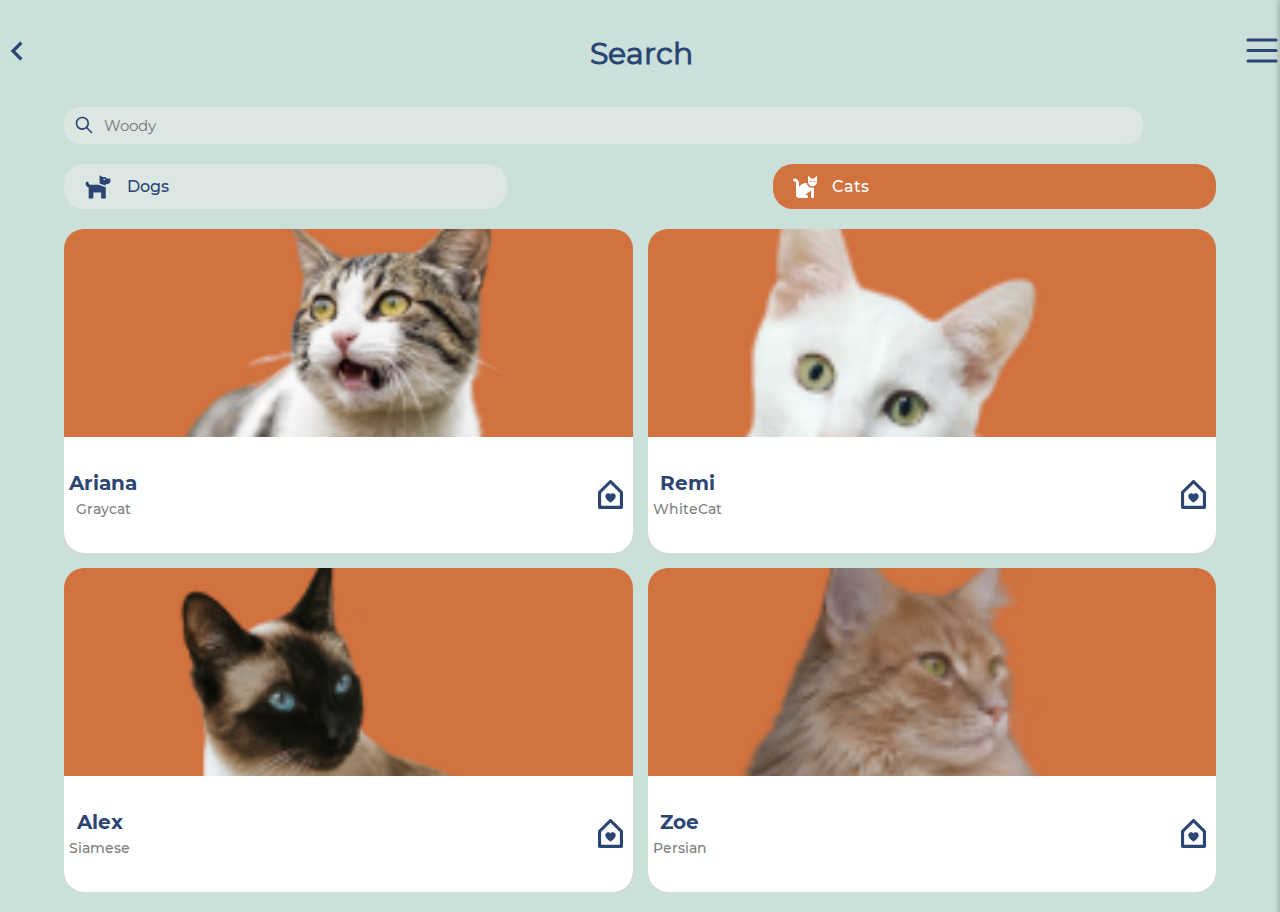
==== pages/search-cats.html @ 3bd7576a "Procurar + MenuToggle" ====
<!DOCTYPE html>
<html lang="pt">

<head>
    <meta charset="UTF-8">
    <meta name="viewport" content="width=device-width, initial-scale=1.0">
    <title>Pet Search</title>
    <link rel="stylesheet" href="search-cats.css">
</head>

<body>
    <header>
        <a class="back-btn" href="index.html"><img src="../assets/icons/chevron-left.svg" alt=""></a>
        <h2>Search</h2>
        <label for="menu-toggle" class="menu-btn">
            <img src="../assets/icons/menu-open.svg" alt="">
        </label>
    </header>

    <!-- Checkbox para controle do menu -->
    <input type="checkbox" id="menu-toggle" class="menu-toggle">

    <!-- Sobreposição escura -->
    <label for="menu-toggle" class="overlay"></label>

    <!-- Menu Sanduíche -->
    <nav class="sidebar-menu">
        <label for="menu-toggle" class="close-btn">×</label>
        <h3>Menu</h3>
        <ul>
            <li><a href="index.html"><img src="../assets/icons/fa-solid_home.svg" alt="Home"> Home</a></li>
            <li><a href="search-dogs.html"><img src="../assets/icons/fa-solid_dog_white.svg" alt="Dogs"> Dogs</a></li>
            <li><a href="search-cats.html"><img src="../assets/icons/fa-solid_cat_white.svg" alt="Cats"> Cats</a></li>
        </ul>
    </nav>

    <div class="search-bar">
        <div class="search-container">
            <img src="../assets/icons/search.svg" alt="Ícone de pesquisa">
            <input type="text" placeholder="Woody">
        </div>
    </div>


    <div class="categorias">
        <a class="dogs" href="search-dogs.html">
            <img src="../assets/icons/fa-solid_dog.svg" alt="Ícone de cachorro" id="dogicon">
            <p>Dogs</p>
        </a>

        <a class="cats" href="search-cats.html">
            <img src="../assets/icons/fa-solid_cat_white.svg" id="gatoicon" alt="Ícone de gato">
            <p>Cats</p>
        </a>
    </div>

    <div class="cards">
        <div class="card">
            <div class="containerimg">
                <img src="../assets/imgcats/ariana.png" alt="Remi">
            </div>
            <div class="card-info">
                <div class="informations">
                    <h3>Ariana</h3>
                    <p>Graycat</p>
                </div>
                <img id="casinha" src="../assets/icons/hearthome.svg" alt="Adotar">
            </div>
        </div>
    
        <div class="card">
            <div class="containerimg">
                <img src="../assets/imgcats/remi.png" alt="Remi">
            </div>
            <div class="card-info">
                <div class="informations">
                    <h3>Remi</h3>
                    <p>WhiteCat</p>
                </div>
                <img id="casinha" src="../assets/icons/hearthome.svg" alt="Adotar">
            </div>
        </div>
    
        <div class="card">
            <div class="containerimg">
                <img src="../assets/imgcats/alex.png" alt="Alex">
            </div>
            <div class="card-info">
                <div class="informations">
                    <h3>Alex</h3>
                    <p>Siamese</p>
                </div>
                <img id="casinha" src="../assets/icons/hearthome.svg" alt="Adotar">
            </div>
        </div>
    
        <div class="card">
            <div class="containerimg">
                <img src="../assets/imgcats/zoe.png" alt="Zoe">
            </div>
            <div class="card-info">
                <div class="informations">
                    <h3>Zoe</h3>
                    <p>Persian</p>
                </div>
                <img id="casinha" src="../assets/icons/hearthome.svg" alt="Adotar">
            </div>
        </div>
    </div>
    

</body>

</html>
---- pages/search-cats.css ----
:root {
    --primary-color: #c8daff;
    --secondary-color: #2c4674;
    --text-color: #FFFFFF;
    --searchbackground1: #cbe0db;
    --searchbackground2: #E8DBD4;
    --searchprimary: #519E8A;
    --searchsecondary: #d1723f;

}

@font-face {
    font-family: 'Montserrat-Bold';
    font-style: normal;
    font-weight: bold;
    src: url(../assets/fonts/Montserrat-Bold.ttf);
}

@font-face {
    font-family: 'Montserrat-Regular';
    font-style: normal;
    src: url(../assets/fonts/Montserrat-Regular.ttf);
}

@font-face {
    font-family: 'Montserrat-Medium';
    font-style: normal;
    src: url(../assets/fonts/Montserrat-Medium.ttf);
}

/* Reset */
body {
    font-family: 'Montserrat-Regular';
    color: var(--secondary-color);
    background: var(--searchbackground1);
    margin: 0;
    padding: 0;
    width: 100vw;
    display: flex;
    justify-content: center;
    align-items: center;
    flex-direction: column;
}

/* Cabeçalho */
header {
    display: flex;
    justify-content: space-between;
    align-items: center;
    width: 100%;
    padding: 10px 20px;
    font-size: 20px;
    margin-right: 5px;
}

.menu-toggle {
    display: none;
    z-index: 0;
}

.overlay {
    z-index: 100;
    position: fixed;
    top: 0;
    left: 0;
    width: 100%;
    height: 100%;
    background: rgba(0, 0, 0, 0);
    opacity: 0;
    visibility: hidden;
    transition: opacity 0.3s ease, visibility 0.3s ease;
}

.menu-toggle:checked ~ .overlay {
    opacity: 1;
    visibility: visible;
}


/* Estilização do Menu Sanduíche */
.sidebar-menu {
    font-family: 'Montserrat-Bold';
    z-index: 101;
    position: fixed;
    top: 0;
    right: -100%;
    width: 100%;
    height: 100%;
    background: rgba(255, 255, 255, 0.863);
    box-shadow: -2px 0 5px rgba(0, 0, 0, 0.2);
    transition: right 0.3s ease;
    display: flex;
    flex-direction: column;
    align-items: center;
    padding-top: 20px;
}

/* Quando o menu está aberto */
.menu-toggle:checked ~ .sidebar-menu {
    right: 0;
}

/* Botão de fechar (X) */
.close-btn {
    position: absolute;
    top: 15px;
    right: 20px;
    font-size: 30px;
    font-weight: bold;
    cursor: pointer;
}

/* Título do menu */
.sidebar-menu h3 {
    font-size: 32px;
    margin-bottom: 20px;
}

/* Lista do menu */
.sidebar-menu ul {
    list-style: none;
    padding: 0;
    width: 90%;
}

/* Estilização dos itens do menu */
.sidebar-menu ul li {
    width: 90%;
    margin-bottom: 15px;
}

/* Estilização dos links */
.sidebar-menu ul li a {
    display: flex;
    align-items: center;
    justify-content: center;
    padding: 15px;
    font-size: 18px;
    text-decoration: none;
    color: white;
    font-weight: bold;
    border-radius: 25px;
    width: 100%;
}

/* Ícones dentro dos botões */
.sidebar-menu ul li a img {
    margin-right: 10px;
}

/* Cores dos botões */
.sidebar-menu ul li:nth-child(1) a {
    background: #2c4674; /* Azul escuro */
}

.sidebar-menu ul li:nth-child(2) a {
    background: #519E8A; /* Verde */
}

.sidebar-menu ul li:nth-child(3) a {
    background: #d1723f; /* Laranja */
}

/* Barra de Pesquisa */
.search-bar {
    width: 90%;
    display: flex;
    justify-content: center;
}

.search-container {
    position: relative;
    width: 100%;
}

.search-container input {
    font-family: 'Montserrat-Regular';
    color: var(--secondary-color);
    width: 90%;
    height: 35px;
    border-radius: 16px;
    background-color: #dce6e3;
    border: none;
    padding-left: 40px; /* Espaço para o ícone */
    font-size: 15px;
}

.search-container img {
    position: absolute;
    left: 10px; /* Ajuste conforme necessário */
    top: 50%;
    transform: translateY(-50%);
    width: 20px;
    height: 20px;
}


.categorias {
    width: 90%;
    display: flex;
    justify-content: space-between;
    margin-top: 10px;
}

.cats {
    margin-top: 10px;
    display: flex;
    gap: 15px;
    align-items: center;
    width: 35%;
    height: 25px;
    background: var(--searchsecondary);
    color: var(--text-color);
    font-family: 'Montserrat-Medium';
    padding: 10px 20px;
    border-radius: 20px;
    cursor: pointer;
    text-decoration: none;
}

.dogs {
    text-decoration: none;
    margin-top: 10px;
    display: flex;
    gap: 15px;
    align-items: center;
    width: 35%;
    height: 25px;
    background: #dce6e3;
    color: var(--secondary-color);
    font-family: 'Montserrat-Medium';
    padding: 10px 20px;
    border-radius: 20px;
    cursor: pointer;
}

.dogs:hover {
    transition: 1;
    background-color: var(--searchprimary);
    color: var(--text-color);
    #dogicon{
        transition: 0.5s;
        transform: translateY(-10%);
        content: url(../assets/icons/fa-solid_dog_white.svg);
    }
}


h3 {
    font-family: 'Montserrat-Bold';
    font-size: 20px;
}

.cards {
    display: grid;
    grid-template-columns: repeat(2, 1fr); /* Garante 2 colunas */
    gap: 15px; /* Espaço entre os cards */
    width: 90%;
    margin-top: 20px;
    margin-bottom: 20px;
}

.card {
    height: 36vh;
    background-color: var(--searchsecondary);
    border-radius: 20px;
    overflow: hidden;
    text-align: center;
    display: flex;
    flex-direction: column;
    align-items: center;
}

.card:hover {
    transition: 0.5s;
    background-color: var(--text-color);
    .card-info {
        background-color: var(--searchsecondary);
        .informations p, h3{
            color: white;
        }
    }
}

.containerimg {
    display: flex;
    justify-content: center;
    align-items: center;
    width: 100%; /* Alterado para ocupar todo o espaço */
    height: 65%; /* Definindo altura para manter consistência */
    overflow: hidden; /* Garante que imagens muito grandes não quebrem o layout */
}

.containerimg img {
    width: 80%;
    height: 100%;
    object-fit: cover; /* Mantém a proporção e corta excesso para preencher o espaço */
    border-radius: 15px 15px 0 0;
}

.card-info {
    background: white;
    padding: 10px;
    display: flex;
    justify-content: space-between;
    align-items: center;
    width: 100%;
    height: 30%;
    border-radius: 0 0 20px 20px;
}


.informations h3 {
    font-family: 'Montserrat-Bold';
    color: var(--secondary-color);
    margin: 5px 5px;
}

.informations p {
    font-family: 'Montserrat-Medium';
    color: gray;
    font-size: 14px;
    margin: 5px 5px;
}

#casinha {
    padding: 10px;
    width: 25px;
}

#casinha:hover {
    content: url(../assets/icons/hearthome-white.svg);
}
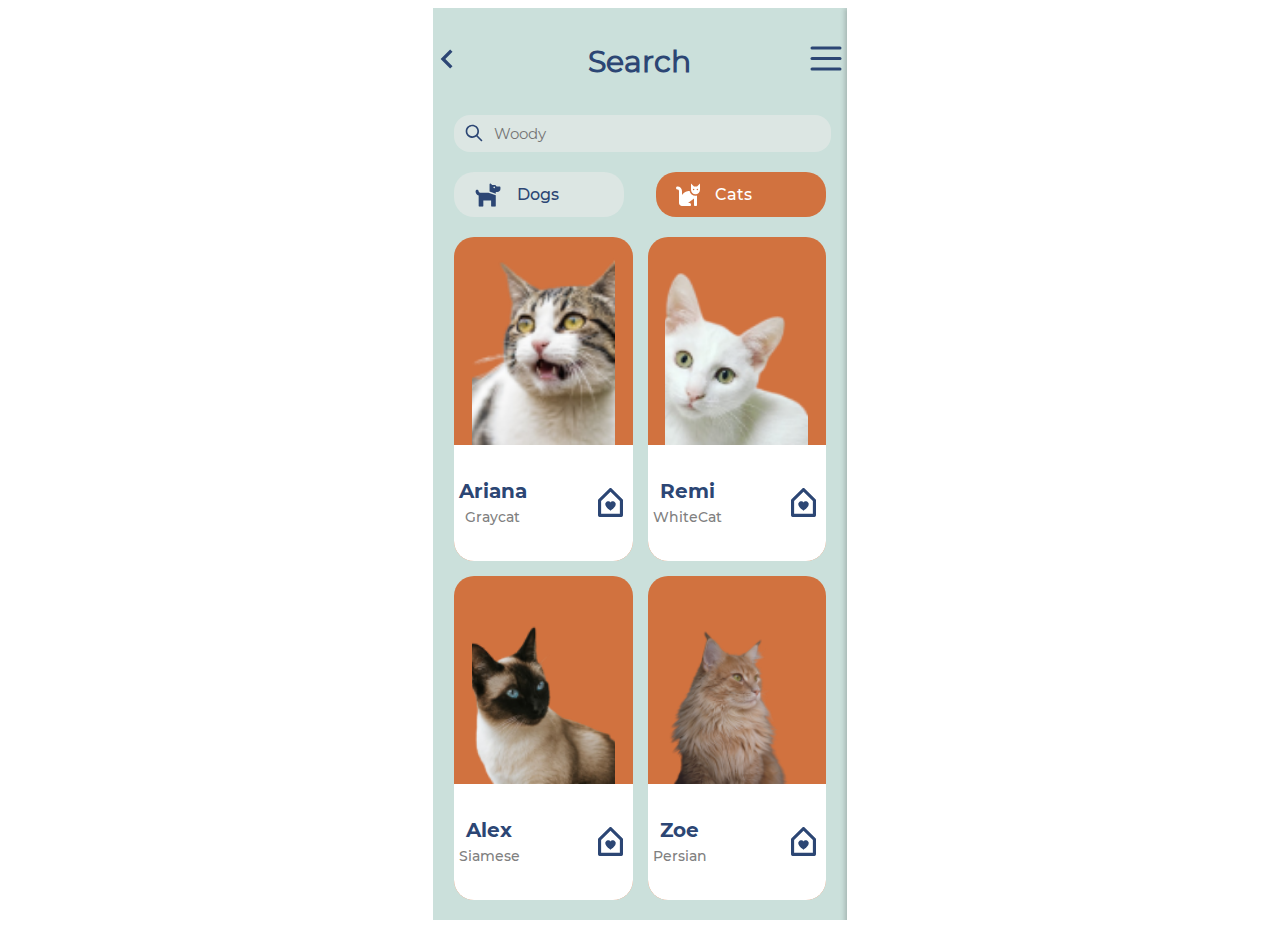
==== commit 5501d246: "19/03" ====
--- a/pages/search-cats.html
+++ b/pages/search-cats.html
@@ -9,6 +9,7 @@
 </head>
 
 <body>
+    <div class="app">
     <header>
         <a class="back-btn" href="index.html"><img src="../assets/icons/chevron-left.svg" alt=""></a>
         <h2>Search</h2>
@@ -107,7 +108,7 @@
             </div>
         </div>
     </div>
-    
+    </div>
 
 </body>
 
--- a/pages/search-cats.css
+++ b/pages/search-cats.css
@@ -29,17 +29,20 @@
 }
 
 /* Reset */
-body {
+.app {
     font-family: 'Montserrat-Regular';
     color: var(--secondary-color);
     background: var(--searchbackground1);
     margin: 0;
     padding: 0;
-    width: 100vw;
+    width: 414px;
+    margin: 0 auto;
     display: flex;
     justify-content: center;
     align-items: center;
     flex-direction: column;
+    overflow: hidden;
+    position: relative;
 }
 
 /* Cabeçalho */
@@ -50,7 +53,7 @@
     width: 100%;
     padding: 10px 20px;
     font-size: 20px;
-    margin-right: 5px;
+    margin-right: 10px;
 }
 
 .menu-toggle {
@@ -81,20 +84,19 @@
 .sidebar-menu {
     font-family: 'Montserrat-Bold';
     z-index: 101;
-    position: fixed;
     top: 0;
     right: -100%;
-    width: 100%;
     height: 100%;
-    background: rgba(255, 255, 255, 0.863);
+    width: 414px;
+    background: rgba(255, 255, 255, 0.925);
     box-shadow: -2px 0 5px rgba(0, 0, 0, 0.2);
     transition: right 0.3s ease;
     display: flex;
     flex-direction: column;
     align-items: center;
     padding-top: 20px;
-}
-
+    position: absolute;
+}
 /* Quando o menu está aberto */
 .menu-toggle:checked ~ .sidebar-menu {
     right: 0;
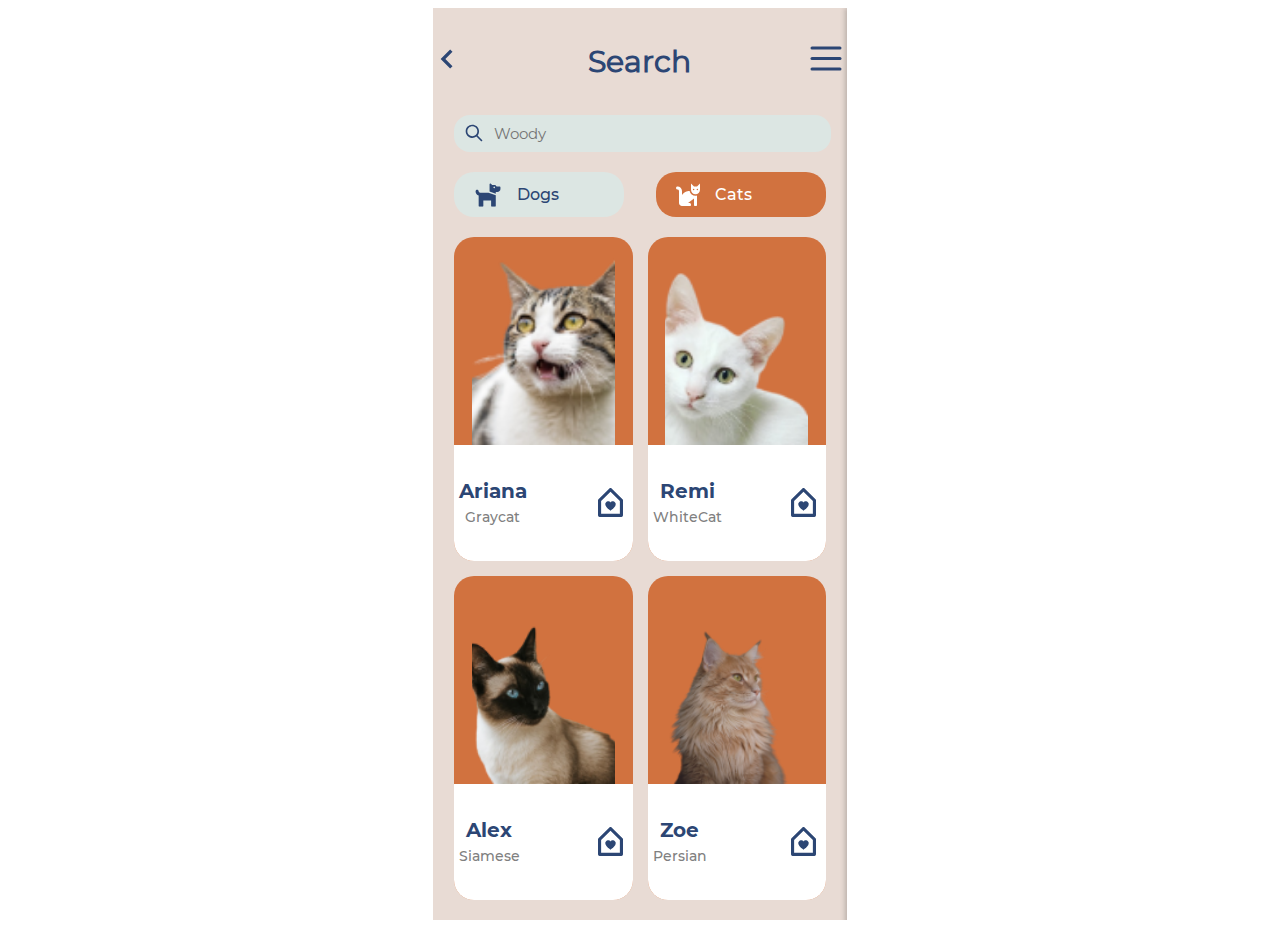
==== commit 40786b31: "previews" ====
--- a/pages/search-cats.html
+++ b/pages/search-cats.html
@@ -82,7 +82,7 @@
             </div>
         </div>
     
-        <div class="card">
+        <a href="previewcat.html" class="card">
             <div class="containerimg">
                 <img src="../assets/imgcats/alex.png" alt="Alex">
             </div>
@@ -93,7 +93,7 @@
                 </div>
                 <img id="casinha" src="../assets/icons/hearthome.svg" alt="Adotar">
             </div>
-        </div>
+        </a>
     
         <div class="card">
             <div class="containerimg">
--- a/pages/search-cats.css
+++ b/pages/search-cats.css
@@ -32,7 +32,7 @@
 .app {
     font-family: 'Montserrat-Regular';
     color: var(--secondary-color);
-    background: var(--searchbackground1);
+    background: var(--searchbackground2);
     margin: 0;
     padding: 0;
     width: 414px;
@@ -77,6 +77,10 @@
 .menu-toggle:checked ~ .overlay {
     opacity: 1;
     visibility: visible;
+}
+
+a {
+    text-decoration: none;
 }
 
 
